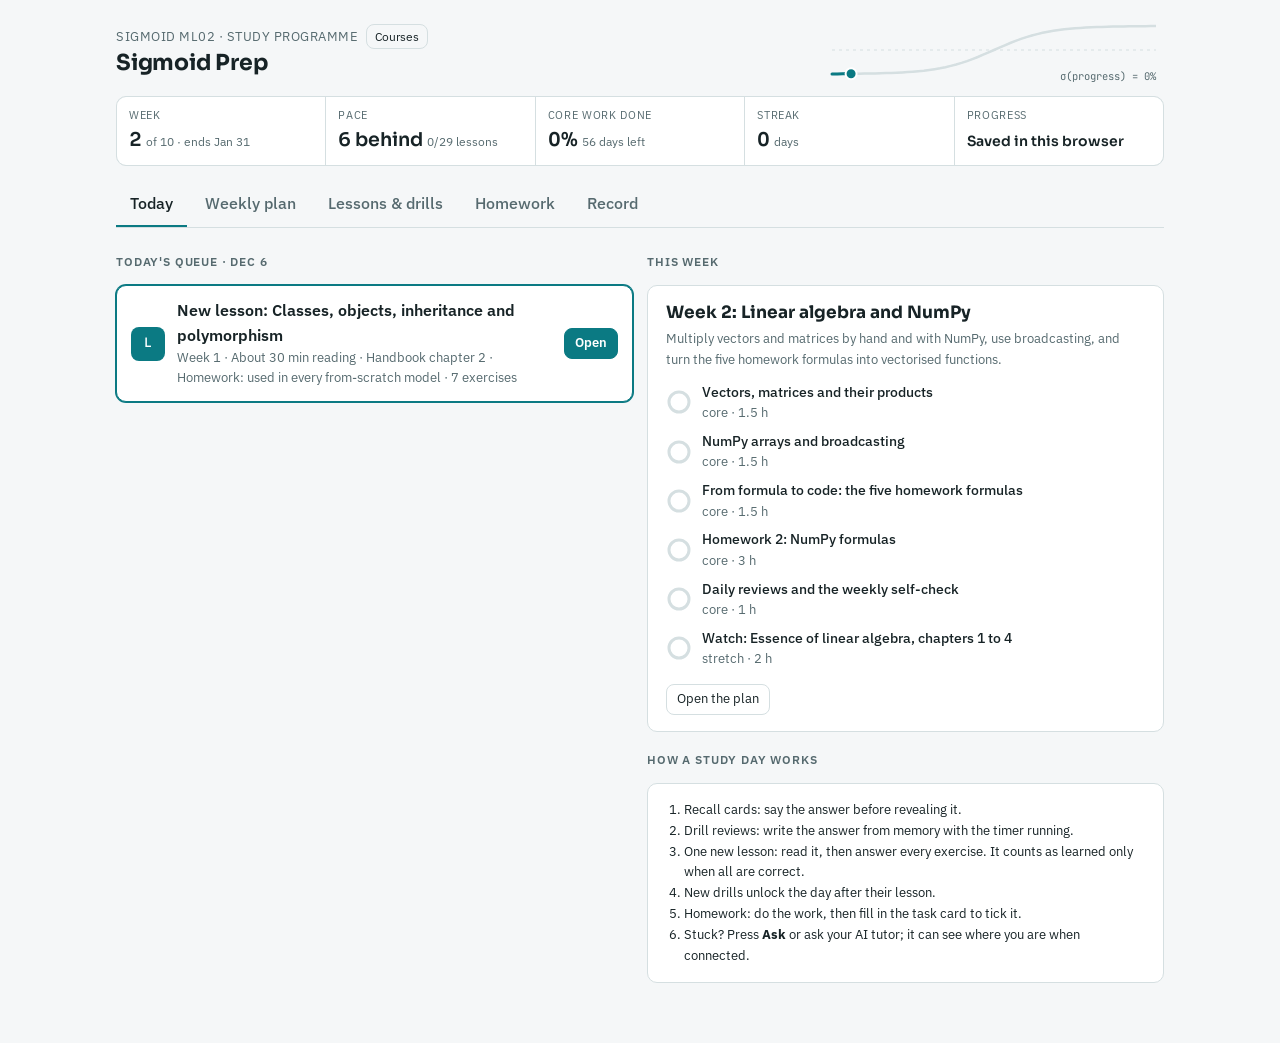
==== app/index.html @ cc0afd08 "Split the course engine from its content; Sigmoid ML becomes the first course pack - app/: topic-agn" ====
<!doctype html>
<html lang="en">
<head>
<meta charset="utf-8">
<meta name="viewport" content="width=device-width,initial-scale=1,viewport-fit=cover">
<title>Coursekit</title>
<!-- Where course packs live, relative to this page. The local helper serves them at the same path. -->
<meta name="coursekit-packs" content="../packs/">
<meta name="coursekit-pyodide" content="https://cdn.jsdelivr.net/pyodide/v314.0.8/full/">
<meta name="coursekit-stlite" content="https://cdn.jsdelivr.net/npm/@stlite/browser@1.12.3/build/">
<link rel="preconnect" href="https://fonts.googleapis.com">
<link rel="stylesheet" href="https://fonts.googleapis.com/css2?family=IBM+Plex+Sans:ital,wght@0,400;0,500;0,600;1,400&family=JetBrains+Mono:wght@400;600&family=Sora:wght@500;600;700&display=swap">
<link rel="stylesheet" href="app.css">
</head>
<body>
<div class="wrap">
  <header class="top">
    <div class="brand"><div class="row"><div class="sub" id="brand-sub">Coursekit</div><button class="btn ghost" id="courses" title="Switch course">Courses</button></div><h1 id="brand-title">Coursekit</h1></div>
    <svg class="curve" id="curve" viewBox="0 0 340 64" role="img" aria-label="Overall progress"></svg>
  </header>
  <section class="strip" id="strip" aria-label="Status"></section>
  <nav class="tabs" role="tablist" id="tabs">
    <button role="tab" data-tab="today" aria-selected="true">Today</button>
    <button role="tab" data-tab="plan" aria-selected="false">Plan</button>
    <button role="tab" data-tab="library" aria-selected="false">Lessons</button>
    <button role="tab" data-tab="projects" aria-selected="false">Projects</button>
    <button role="tab" data-tab="record" aria-selected="false">Record</button>
  </nav>
  <main id="main"><p class="muted">Loading…</p></main>
</div>
<script src="js/text.js"></script>
<script src="js/app.js"></script>
</body>
</html>
---- app/app.css ----
/* Coursekit: status strip with a progress curve, tabbed workspace, reading column ~68ch. Colours are tokens; packs can override them via course.json "theme". */
:root{
  --bg:#f5f7f8; --panel:#ffffff; --sunk:#eaf0f1; --line:#d5dfe1; --fg:#172326; --muted:#566a6f;
  --accent:#0b7a83; --accent-ink:#ffffff; --accent-soft:#d8eef0; --due:#b8620d; --due-soft:#fbead8;
  --ok:#2c7a3f; --ok-soft:#dcefe0; --bad:#b3372f; --bad-soft:#f7dedb; --code-bg:#0f1d21; --code-fg:#dbe9ea;
  --f-display:"Sora","Segoe UI",system-ui,sans-serif; --f-body:"IBM Plex Sans","Segoe UI",system-ui,sans-serif;
  --f-mono:"JetBrains Mono",ui-monospace,"SFMono-Regular",Menlo,Consolas,monospace;
  --r:10px;
}
@media (prefers-color-scheme: dark){:root:not([data-theme="light"]){
  --bg:#0e1517; --panel:#152024; --sunk:#1b292e; --line:#2a3b40; --fg:#e3ecee; --muted:#93a8ad;
  --accent:#3fc1c9; --accent-ink:#06282b; --accent-soft:#163a3e; --due:#f0a656; --due-soft:#3b2a17;
  --ok:#6fcf86; --ok-soft:#173523; --bad:#f08a80; --bad-soft:#3d1f1c; --code-bg:#081013; --code-fg:#d4e6e8; color-scheme:dark}}
:root[data-theme="dark"]{
  --bg:#0e1517; --panel:#152024; --sunk:#1b292e; --line:#2a3b40; --fg:#e3ecee; --muted:#93a8ad;
  --accent:#3fc1c9; --accent-ink:#06282b; --accent-soft:#163a3e; --due:#f0a656; --due-soft:#3b2a17;
  --ok:#6fcf86; --ok-soft:#173523; --bad:#f08a80; --bad-soft:#3d1f1c; --code-bg:#081013; --code-fg:#d4e6e8; color-scheme:dark}
*{box-sizing:border-box}
body{background:var(--bg);color:var(--fg);font:15.5px/1.6 var(--f-body);margin:0}
.wrap{max-width:1080px;margin:0 auto;padding-left:max(16px,env(safe-area-inset-left,0px));padding-right:max(16px,env(safe-area-inset-right,0px));padding-block:18px 60px}
h1,h2,h3,h4{font-family:var(--f-display);line-height:1.25;text-wrap:balance;margin:0}
a{color:var(--accent)}
button{font:inherit;cursor:pointer}
:focus-visible{outline:2px solid var(--accent);outline-offset:2px}
code,kbd,pre,textarea.code{font-family:var(--f-mono)}
.muted{color:var(--muted)}
.small{font-size:13px}
.row{display:flex;gap:10px;flex-wrap:wrap;align-items:center}
.btn{border:1px solid var(--line);background:var(--panel);color:var(--fg);border-radius:8px;padding:7px 13px;font-size:14px}
.btn:hover{border-color:var(--accent)}
.btn.pri{background:var(--accent);border-color:var(--accent);color:var(--accent-ink);font-weight:600}
.btn.ghost{background:transparent}
.btn.sm{padding:4px 10px;font-size:13px}
.btn[disabled]{opacity:.5;cursor:not-allowed}
.pill{display:inline-flex;align-items:center;gap:5px;font-size:12px;padding:2px 9px;border-radius:99px;background:var(--sunk);color:var(--muted);white-space:nowrap;font-weight:500}
.pill.ok{background:var(--ok-soft);color:var(--ok)}
.pill.due{background:var(--due-soft);color:var(--due)}
.pill.acc{background:var(--accent-soft);color:var(--accent)}
.pill.bad{background:var(--bad-soft);color:var(--bad)}
/* header */
.top{display:grid;grid-template-columns:auto 1fr;gap:18px;align-items:center;margin-bottom:14px}
.brand h1{font-size:22px;letter-spacing:-.01em}
.brand .row{gap:8px}
#courses{font-size:12px;padding:2px 8px}
.brand .sub{font-size:12.5px;color:var(--muted);letter-spacing:.04em;text-transform:uppercase}
.curve{width:100%;max-width:340px;height:64px;justify-self:end}
.strip{display:grid;grid-template-columns:repeat(5,minmax(0,1fr));gap:1px;background:var(--line);border:1px solid var(--line);border-radius:var(--r);overflow:hidden;margin-bottom:16px}
.strip>div{background:var(--panel);padding:10px 12px;min-width:0}
.strip .k{font-size:11px;text-transform:uppercase;letter-spacing:.06em;color:var(--muted)}
.strip .v{font-family:var(--f-display);font-size:19px;font-weight:600;font-variant-numeric:tabular-nums;white-space:nowrap;overflow:hidden;text-overflow:ellipsis}
.strip .v small{font-size:12px;color:var(--muted);font-family:var(--f-body);font-weight:400}
.tabs{display:flex;gap:4px;border-bottom:1px solid var(--line);margin-bottom:18px;overflow-x:auto}
.tabs button{background:none;border:0;border-bottom:2px solid transparent;padding:9px 14px;color:var(--muted);font-weight:500;white-space:nowrap}
.tabs button[aria-selected="true"]{color:var(--fg);border-bottom-color:var(--accent)}
.card{background:var(--panel);border:1px solid var(--line);border-radius:var(--r);padding:16px 18px}
.grid2{display:grid;grid-template-columns:minmax(0,1fr) minmax(0,1fr);gap:14px}
.stack{display:flex;flex-direction:column;gap:12px}
.sec-h{font-size:12px;text-transform:uppercase;letter-spacing:.07em;color:var(--muted);font-weight:600;margin:6px 0 2px}
/* queue */
.q-item{display:grid;grid-template-columns:34px minmax(0,1fr) auto;gap:12px;align-items:center;padding:12px 14px;border:1px solid var(--line);border-radius:var(--r);background:var(--panel)}
.q-item .ic{width:34px;height:34px;border-radius:8px;display:grid;place-items:center;font-family:var(--f-mono);font-size:13px;font-weight:600;background:var(--sunk);color:var(--muted)}
.q-item.now{border-color:var(--accent);box-shadow:0 0 0 1px var(--accent)}
.q-item.now .ic{background:var(--accent);color:var(--accent-ink)}
.q-item .t{font-weight:600}
.q-item .d{font-size:13px;color:var(--muted)}
/* plan */
details.week{background:var(--panel);border:1px solid var(--line);border-radius:var(--r);margin-bottom:10px}
details.week[open]{padding-bottom:8px}
details.week>summary{list-style:none;cursor:pointer;padding:13px 16px;display:grid;grid-template-columns:56px minmax(0,1fr) auto;gap:12px;align-items:center}
details.week>summary::-webkit-details-marker{display:none}
details.week.cur{border-color:var(--accent)}
.wk-n{font-family:var(--f-mono);font-size:12px;color:var(--muted)}
.wk-n b{display:block;font-family:var(--f-display);font-size:20px;color:var(--fg)}
.task{display:grid;grid-template-columns:30px minmax(0,1fr);gap:10px;padding:12px 16px;border-top:1px solid var(--line)}
.task h4{font-size:15px;font-family:var(--f-body);font-weight:600}
.task .desc{font-size:14px;margin:4px 0}
.crit{display:flex;flex-direction:column;gap:7px;margin-top:8px;padding:10px 12px;background:var(--sunk);border-radius:8px}
.crit .c{display:grid;grid-template-columns:18px minmax(0,1fr);gap:8px;font-size:13.5px;align-items:start}
.crit .c .dot{width:14px;height:14px;border-radius:50%;border:2px solid var(--line);margin-top:3px}
.crit .c.done .dot{background:var(--ok);border-color:var(--ok)}
.crit input[type=text],.crit input[type=url],.crit input[type=number],.crit textarea{width:100%;border:1px solid var(--line);background:var(--panel);color:var(--fg);border-radius:6px;padding:6px 8px;font:inherit;font-size:13.5px}
.crit textarea{min-height:70px;resize:vertical}
.crit textarea.mono{font-family:var(--f-mono);font-size:12.5px}
.res{font-size:13px;margin-top:6px}
.res a{margin-right:10px}
.ring{width:26px;height:26px}
/* lesson reader */
.reader{max-width:760px;margin:0 auto}
.reader .crumbs{font-size:13px;color:var(--muted);margin-bottom:6px}
.reader h1{font-size:28px;margin-bottom:6px}
.prose{font-size:16.5px;line-height:1.7}
.prose h2{font-size:21px;margin:30px 0 8px}
.prose h3{font-size:17px;margin:22px 0 6px}
.prose p{margin:10px 0}
.prose ul,.prose ol{padding-left:22px;margin:8px 0}
.prose li{margin:3px 0}
.prose{overflow-wrap:break-word}
.prose code{background:var(--sunk);padding:1px 5px;border-radius:4px;font-size:.88em;overflow-wrap:anywhere}
.prose pre,.codebox{background:var(--code-bg);color:var(--code-fg);padding:13px 15px;border-radius:8px;overflow-x:auto;font-size:13.5px;line-height:1.55;margin:12px 0}
.prose pre code{background:none;padding:0;font-size:inherit;color:inherit}
.prose .formula{font-family:var(--f-mono);background:var(--accent-soft);color:var(--fg);padding:10px 14px;border-radius:8px;margin:12px 0;overflow-x:auto;white-space:pre;font-size:14.5px}
.prose blockquote{margin:14px 0;padding:10px 14px;border-left:3px solid var(--due);background:var(--due-soft);border-radius:0 8px 8px 0}
.prose blockquote p{margin:4px 0}
.prose table{border-collapse:collapse;font-size:14px;margin:12px 0}
.prose .tbl{overflow-x:auto}
.prose th,.prose td{border:1px solid var(--line);padding:5px 10px;text-align:left;font-variant-numeric:tabular-nums}
.prose th{background:var(--sunk)}
.ex{border:1px solid var(--line);border-radius:var(--r);background:var(--panel);padding:14px 16px;margin:14px 0}
.ex.passed{border-color:var(--ok)}
.ex .hd{display:flex;justify-content:space-between;gap:8px;align-items:center;margin-bottom:6px}
.ex .opt{display:block;width:100%;text-align:left;border:1px solid var(--line);background:var(--panel);color:var(--fg);border-radius:8px;padding:8px 12px;margin:6px 0}
.ex .opt:hover{border-color:var(--accent)}
.ex .opt.right{border-color:var(--ok);background:var(--ok-soft)}
.ex .opt.wrong{border-color:var(--bad);background:var(--bad-soft)}
.ex input.ans{width:100%;font-family:var(--f-mono);border:1px solid var(--line);background:var(--sunk);color:var(--fg);border-radius:6px;padding:8px 10px;font-size:14px}
textarea.code{width:100%;min-height:170px;background:var(--code-bg);color:var(--code-fg);border:1px solid var(--line);border-radius:8px;padding:12px;font-size:13.5px;line-height:1.5;tab-size:4;resize:vertical}
textarea.prosebox{width:100%;min-height:130px;border:1px solid var(--line);background:var(--sunk);color:var(--fg);border-radius:8px;padding:10px;font:inherit;font-size:15px}
.fb{margin-top:8px;font-size:14px;padding:8px 12px;border-radius:8px}
.fb.ok{background:var(--ok-soft);color:var(--fg)}
.fb.bad{background:var(--bad-soft);color:var(--fg)}
.fb.info{background:var(--sunk)}
.out{background:var(--sunk);border-radius:8px;padding:9px 12px;font-family:var(--f-mono);font-size:12.5px;white-space:pre-wrap;margin-top:8px;max-height:260px;overflow:auto}
.out .err{color:var(--bad)}
.recall{display:grid;gap:8px}
.flash{border:1px solid var(--line);border-radius:var(--r);background:var(--panel);padding:18px}
.flash .q{font-size:17px;font-weight:600;font-family:var(--f-display)}
.flash .a{margin-top:12px;padding-top:12px;border-top:1px dashed var(--line);white-space:pre-wrap}
.timer{font-family:var(--f-mono);font-variant-numeric:tabular-nums;font-size:14px}
.timer.over{color:var(--due)}
.boxes{display:inline-flex;gap:3px}
.boxes i{width:9px;height:9px;border-radius:2px;background:var(--line);display:inline-block}
.boxes i.on{background:var(--accent)}
.bar{height:8px;background:var(--sunk);border-radius:99px;overflow:hidden}
.bar>i{display:block;height:100%;background:var(--accent);border-radius:99px}
table.list{width:100%;border-collapse:collapse;font-size:14px}
table.list td,table.list th{padding:7px 8px;border-bottom:1px solid var(--line);text-align:left;vertical-align:top}
table.list th{font-size:12px;text-transform:uppercase;letter-spacing:.05em;color:var(--muted);font-weight:600}
.scroll-x{overflow-x:auto}
.heat{display:grid;grid-template-columns:repeat(7,14px);gap:3px}
.heat i{width:14px;height:14px;border-radius:3px;background:var(--sunk)}
.heat i.l1{background:var(--accent-soft)}
.heat i.l2{background:color-mix(in srgb,var(--accent) 55%,var(--accent-soft))}
.heat i.l3{background:var(--accent)}
.toast{position:fixed;left:50%;transform:translateX(-50%);bottom:calc(18px + env(safe-area-inset-bottom,0px));background:var(--fg);color:var(--bg);padding:9px 16px;border-radius:8px;font-size:14px;z-index:20;max-width:calc(100% - 32px)}
.lib-l{display:grid;grid-template-columns:44px minmax(0,1fr) auto;gap:10px;align-items:center;padding:10px 4px;border-bottom:1px solid var(--line)}
.lib-l .n{font-family:var(--f-mono);font-size:12px;color:var(--muted)}
.lib-l button.link{background:none;border:0;color:var(--fg);text-align:left;padding:0;font-weight:600}
.lib-l button.link:hover{color:var(--accent)}
.pyfig{display:block;max-width:100%;margin-top:8px;border-radius:8px;background:#fff;border:1px solid var(--line)}
.runbar{margin:-6px 0 12px;gap:8px}
.cell{margin:12px 0}
textarea.code{white-space:pre;overflow-x:auto;overflow-wrap:normal}
.cell textarea.code{min-height:90px}
.pystat{position:fixed;right:max(12px,env(safe-area-inset-right,0px));bottom:calc(12px + env(safe-area-inset-bottom,0px));font-size:12px;padding:4px 10px;border-radius:99px;background:var(--panel);border:1px solid var(--line);color:var(--muted);z-index:15}
.pystat.ready{color:var(--ok)}
.pystat.broken{color:var(--bad)}
.nbwrap{max-width:900px;margin:0 auto}
.nbbar{display:flex;flex-wrap:wrap;gap:6px;margin:12px 0 8px;position:sticky;top:0;z-index:5;background:var(--bg);padding:6px 0}
.nbfiles{display:flex;flex-wrap:wrap;gap:6px;align-items:center;margin-bottom:12px}
.nbcell{border:1px solid var(--line);border-radius:var(--r);background:var(--panel);padding:8px 10px;margin:10px 0}
.nbcell.md{background:transparent;border-color:transparent}
.nbcell.md:hover,.nbcell.md:focus-within{border-color:var(--line)}
.nbcell.answer{border:1px solid var(--accent);background:var(--panel)}
.nbcell.running{border-color:var(--due)}
.nbhead{display:flex;flex-wrap:wrap;gap:6px;align-items:center;margin-bottom:6px}
.nbn{font-family:var(--f-mono);font-size:12px;color:var(--muted);min-width:34px}
.nbtools{margin-left:auto;display:flex;gap:2px;opacity:.55}
.nbcell:hover .nbtools,.nbcell:focus-within .nbtools{opacity:1}
.nbtools .btn{padding:2px 7px;font-size:12px}
textarea.nbsrc{min-height:60px;overflow:hidden;resize:none}
.nbmd{font-size:15.5px}
.nbout .out{max-height:420px}
.out.stale{opacity:.7}
.nbck{margin:8px 0 6px}
.nbck summary{cursor:pointer}
.nbcklist{list-style:none;padding:0;margin:8px 0 0;display:grid;gap:6px}
.nbcklist li{display:grid;grid-template-columns:18px minmax(0,1fr);gap:8px;font-size:14px;align-items:start}
.nbcklist .dot{width:14px;height:14px;border-radius:50%;border:2px solid var(--line);margin-top:3px}
.nbcklist li.ok .dot{background:var(--ok);border-color:var(--ok)}
.nbcklist li.no .dot{border-color:var(--bad)}
.nbcrit{margin:2px 0 6px}
@media (max-width:720px){.nbtools{opacity:1;margin-left:0;width:100%}}
.nbcell.app{border:1px solid var(--accent)}
.stov{position:fixed;inset:0;z-index:1000;background:var(--bg);display:flex;flex-direction:column}
.stov[hidden]{display:none}
.stbar{display:flex;flex-wrap:wrap;gap:8px;align-items:center;padding:8px 12px;border-bottom:1px solid var(--line);background:var(--panel)}
.stbody{flex:1;min-height:0;position:relative;overflow:auto}
.stframe{border:0;width:100%;height:100%;display:block;background:#fff}
.stdirect{min-height:100%;background:#fff;color:#31333f}
.hintbox{background:var(--due-soft);border-radius:8px;padding:8px 12px;margin-top:8px;font-size:14px}
@media (max-width:720px){
  .strip{grid-template-columns:repeat(2,minmax(0,1fr))}
  .strip>div:last-child{grid-column:span 2}
  .grid2{grid-template-columns:minmax(0,1fr)}
  .top{grid-template-columns:1fr}
  .curve{justify-self:start;max-width:100%}
  .reader h1{font-size:23px}
  .prose{font-size:16px}
  details.week>summary{grid-template-columns:44px minmax(0,1fr)}
  details.week>summary .wk-side{grid-column:2}
}
@media (prefers-reduced-motion:reduce){*{transition:none!important;animation:none!important}}
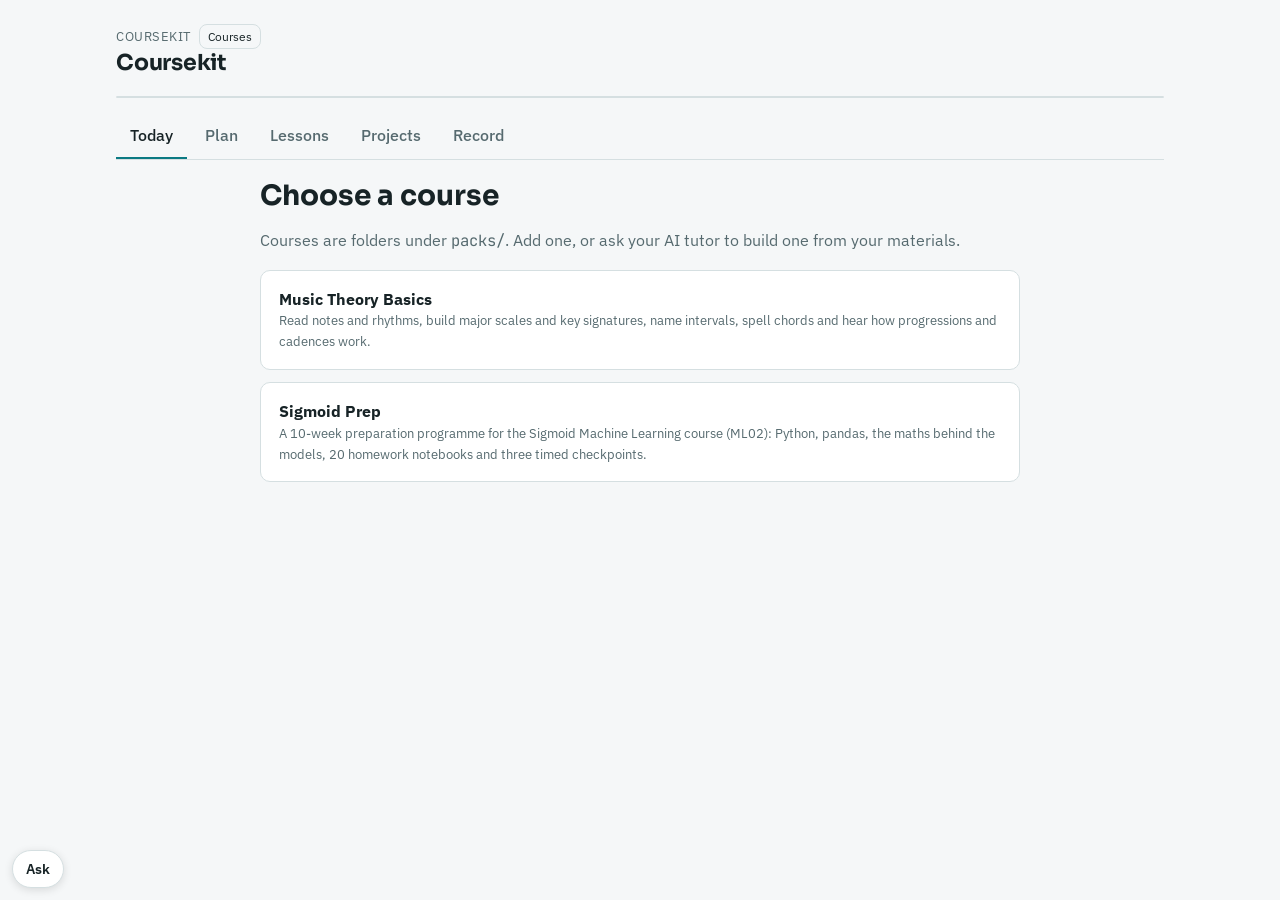
==== commit 5f2c2419: "Add the local helper, the Ask button and the Coursekit tools for AI apps" ====
--- a/app/index.html
+++ b/app/index.html
@@ -7,6 +7,7 @@
 <!-- Where course packs live, relative to this page. The local helper serves them at the same path. -->
 <meta name="coursekit-packs" content="../packs/">
 <meta name="coursekit-pyodide" content="https://cdn.jsdelivr.net/pyodide/v314.0.8/full/">
+<meta name="coursekit-ask-url" content="https://claude.ai/new">
 <meta name="coursekit-stlite" content="https://cdn.jsdelivr.net/npm/@stlite/browser@1.12.3/build/">
 <link rel="preconnect" href="https://fonts.googleapis.com">
 <link rel="stylesheet" href="https://fonts.googleapis.com/css2?family=IBM+Plex+Sans:ital,wght@0,400;0,500;0,600;1,400&family=JetBrains+Mono:wght@400;600&family=Sora:wght@500;600;700&display=swap">
@@ -28,6 +29,7 @@
   </nav>
   <main id="main"><p class="muted">Loading…</p></main>
 </div>
+<button class="btn askbtn" id="askbtn" type="button" title="Ask your AI tutor about where you are">Ask</button>
 <script src="js/text.js"></script>
 <script src="js/app.js"></script>
 </body>
--- a/app/app.css
+++ b/app/app.css
@@ -200,3 +200,8 @@
   details.week>summary .wk-side{grid-column:2}
 }
 @media (prefers-reduced-motion:reduce){*{transition:none!important;animation:none!important}}
+.askbtn{position:fixed;left:max(12px,env(safe-area-inset-left,0px));bottom:calc(12px + env(safe-area-inset-bottom,0px));z-index:16;border-radius:99px;box-shadow:0 2px 8px rgba(0,0,0,.12);font-weight:600}
+.askex{margin-left:auto;padding:2px 9px;font-size:12px}
+.ex .hd .pill.ok+.askex{margin-left:6px}
+.askdlg{border:1px solid var(--line);border-radius:var(--r);background:var(--panel);color:var(--fg);padding:18px;width:min(640px,calc(100vw - 32px))}
+.askdlg::backdrop{background:rgba(0,0,0,.35)}
